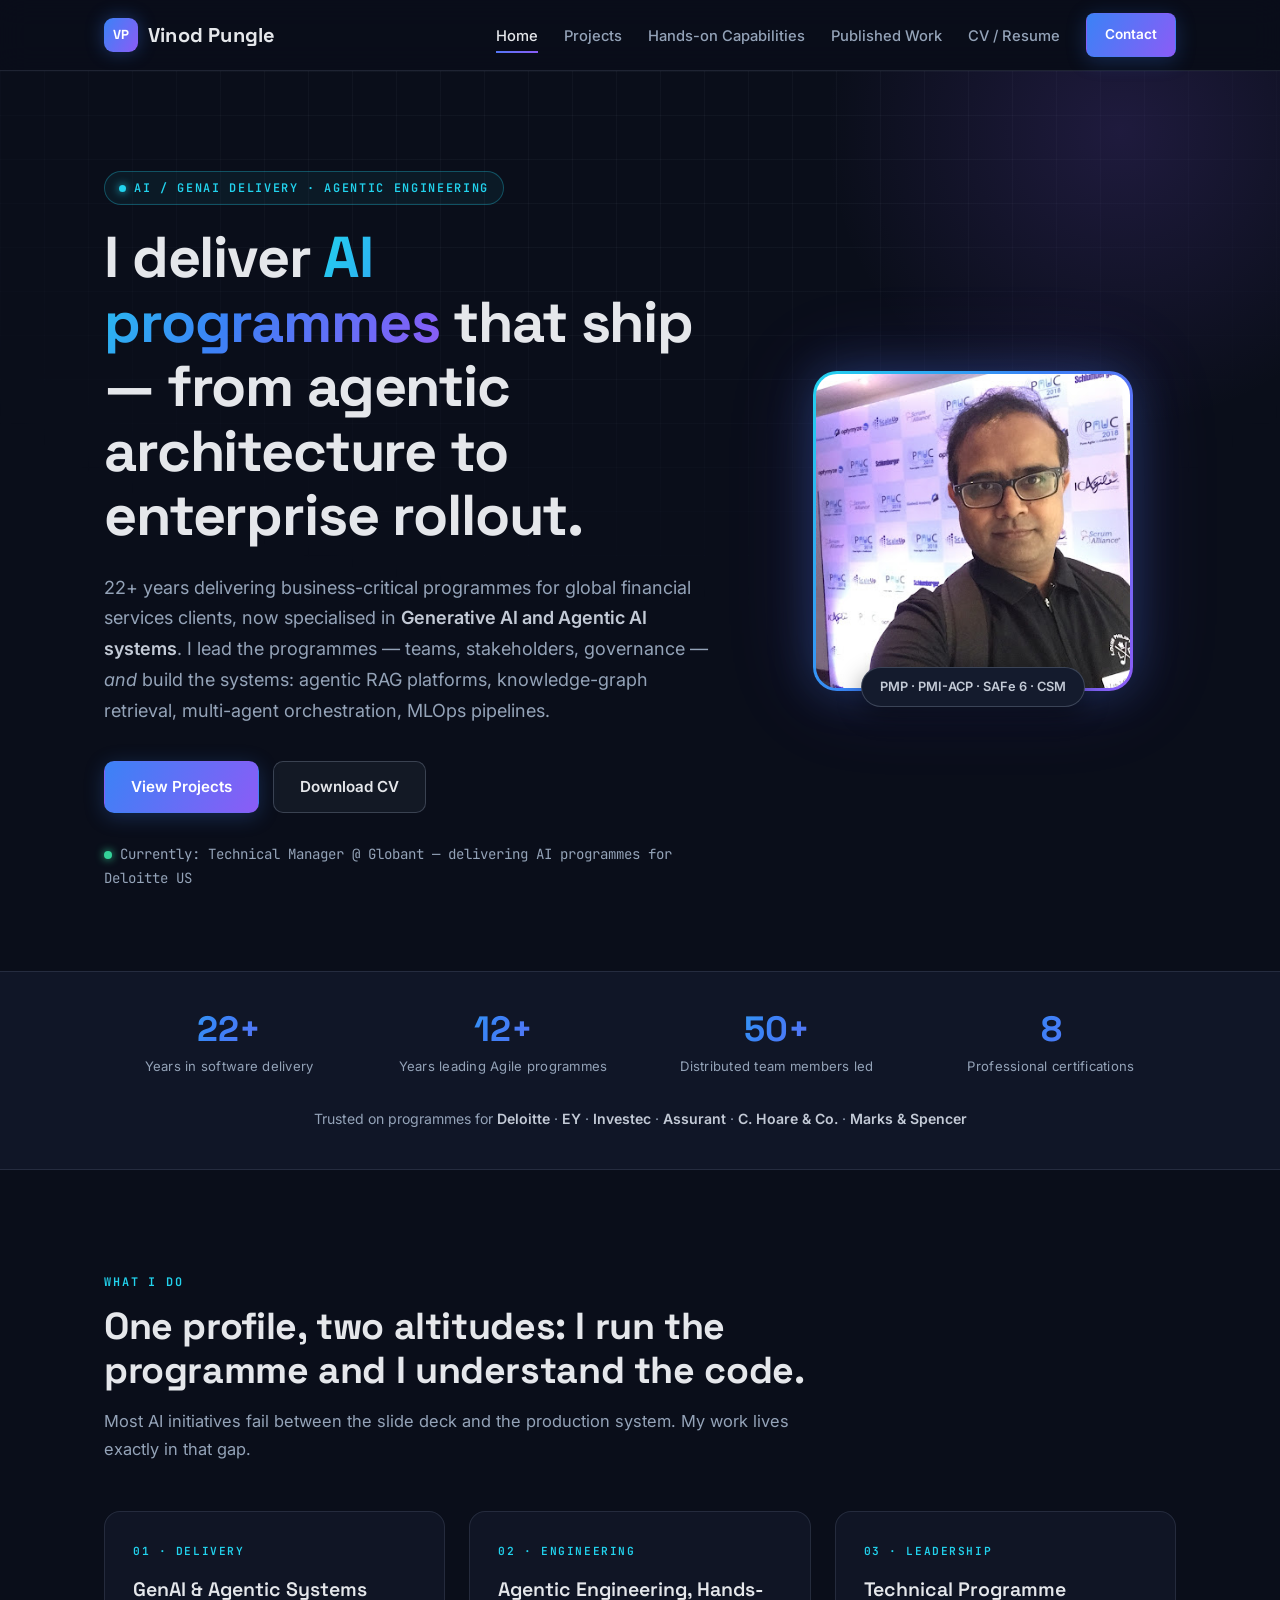
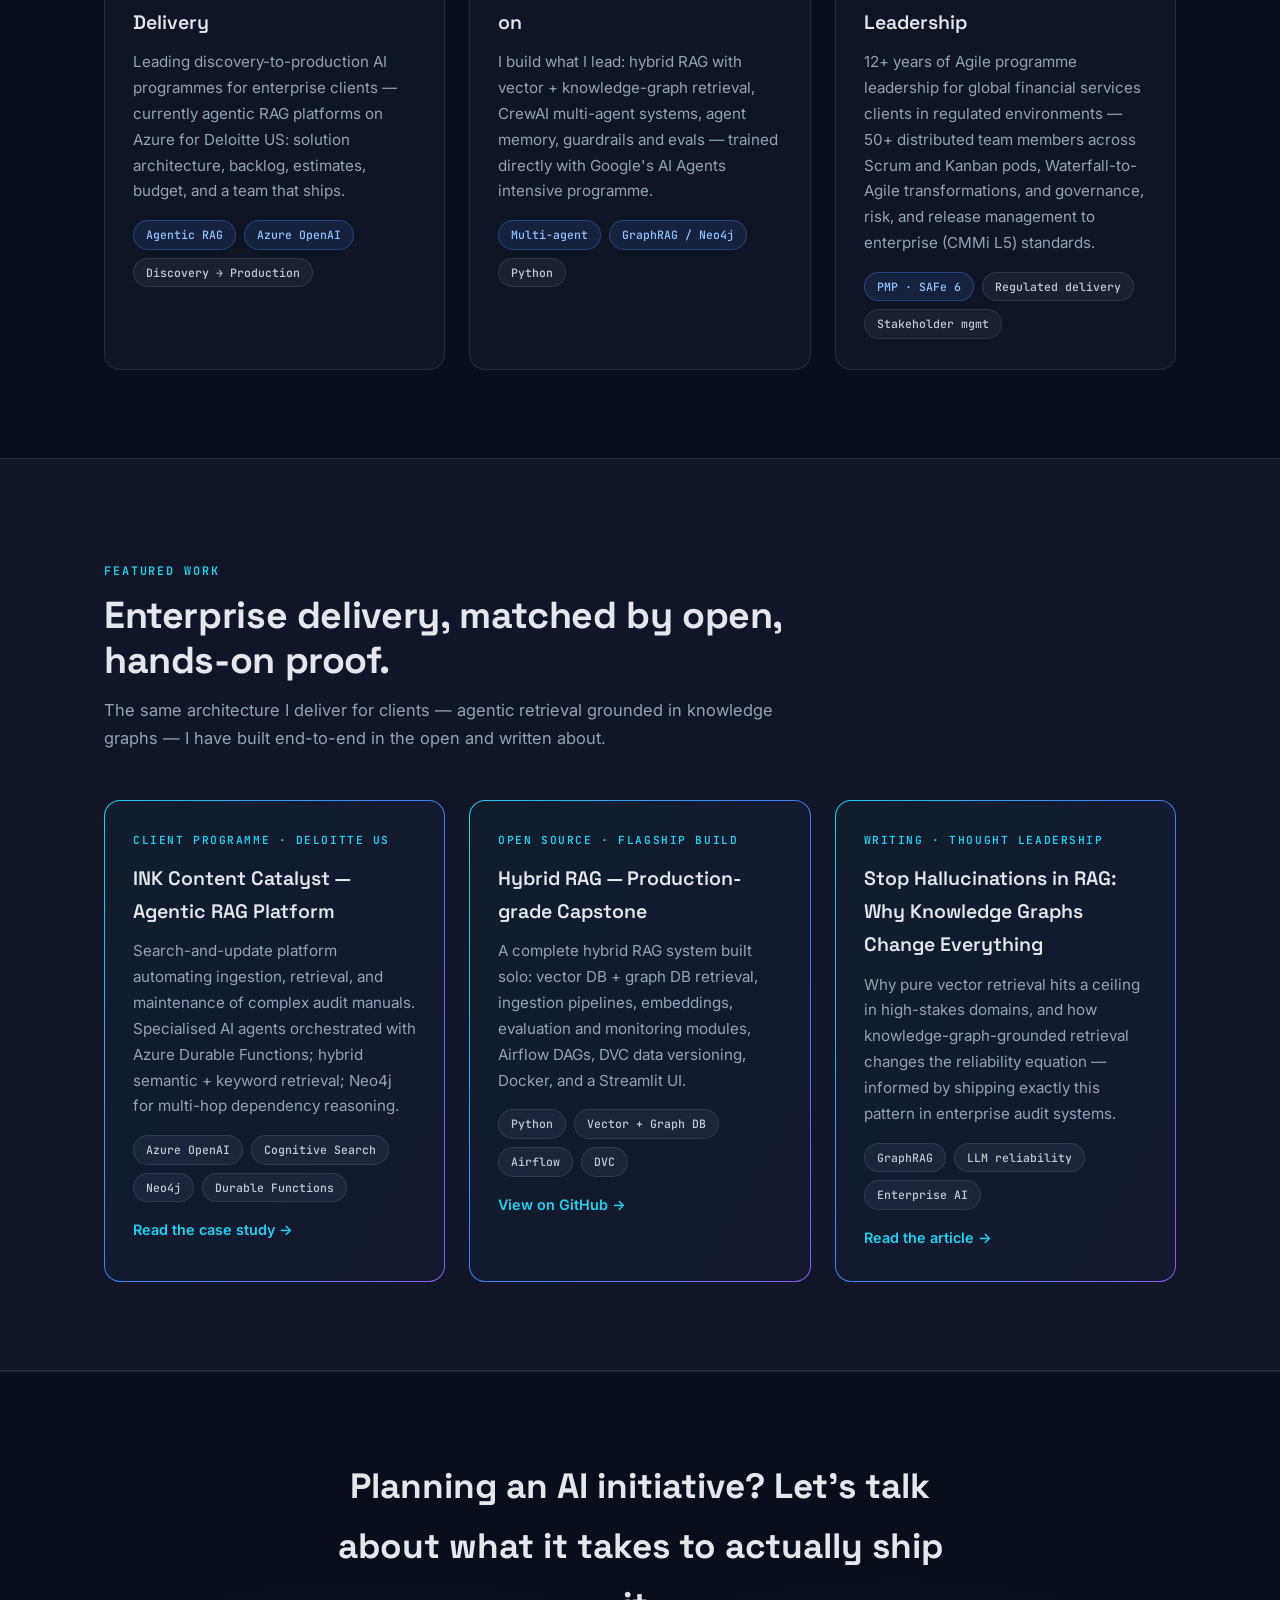
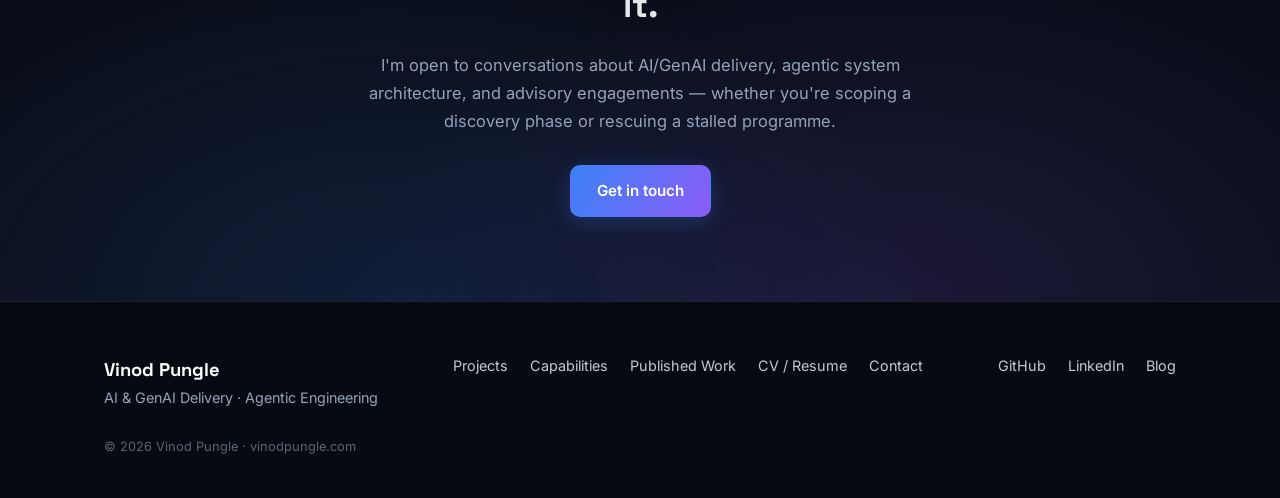
==== index.html @ 3cb1c37f "Redesigned portfolio site: AI/GenAI delivery + agentic engineering positioning Six-page static site " ====
<!DOCTYPE html>
<html lang="en">
<head>
  <meta charset="UTF-8" />
  <meta name="viewport" content="width=device-width, initial-scale=1.0" />
  <title>Vinod Pungle — AI &amp; GenAI Delivery Leader · Agentic Engineering</title>
  <meta name="description" content="Vinod Pungle — AI & GenAI delivery leader and agentic engineering specialist. 22+ years delivering enterprise software; now shipping agentic RAG platforms for global clients." />
  <meta property="og:title" content="Vinod Pungle — AI & GenAI Delivery Leader" />
  <meta property="og:description" content="Delivering AI programmes that ship — from agentic architecture to enterprise rollout." />
  <meta property="og:type" content="website" />
  <link rel="icon" type="image/svg+xml" href="assets/favicon.svg" />
  <link rel="preconnect" href="https://fonts.googleapis.com" />
  <link rel="preconnect" href="https://fonts.gstatic.com" crossorigin />
  <link href="https://fonts.googleapis.com/css2?family=Space+Grotesk:wght@500;600;700&family=Inter:wght@400;500;600&family=JetBrains+Mono:wght@400;500;600&display=swap" rel="stylesheet" />
  <link rel="stylesheet" href="css/style.css" />
</head>
<body>

<header class="site-header">
  <div class="container">
    <a class="brand" href="index.html"><span class="brand-mark">VP</span> Vinod Pungle</a>
    <button class="nav-toggle" aria-label="Toggle navigation" aria-expanded="false">☰</button>
    <nav class="site-nav">
      <ul>
        <li><a href="index.html">Home</a></li>
        <li><a href="projects.html">Projects</a></li>
        <li><a href="capabilities.html">Hands-on Capabilities</a></li>
        <li><a href="writing.html">Published Work</a></li>
        <li><a href="resume.html">CV / Resume</a></li>
        <li><a class="btn btn-primary btn-sm" href="contact.html">Contact</a></li>
      </ul>
    </nav>
  </div>
</header>

<main>

  <!-- Hero -->
  <section class="hero">
    <div class="container">
      <div class="hero-grid">
        <div>
          <span class="eyebrow">AI / GenAI Delivery · Agentic Engineering</span>
          <h1>I deliver <span class="grad-text">AI programmes</span> that ship — from agentic architecture to enterprise rollout.</h1>
          <p class="lede">
            22+ years delivering business-critical programmes for global financial services clients, now specialised in
            <strong>Generative AI and Agentic AI systems</strong>. I lead the programmes — teams, stakeholders, governance —
            <em>and</em> build the systems: agentic RAG platforms, knowledge-graph retrieval, multi-agent orchestration, MLOps pipelines.
          </p>
          <div class="hero-actions">
            <a class="btn btn-primary" href="projects.html">View Projects</a>
            <a class="btn btn-secondary" href="assets/Vinod_Pungle_Resume.pdf" download>Download CV</a>
          </div>
          <p class="hero-status"><span class="dot"></span>Currently: Technical Manager @ Globant — delivering AI programmes for Deloitte&nbsp;US</p>
        </div>
        <div class="hero-portrait reveal">
          <div class="frame">
            <img src="assets/img/vinod.jpg" alt="Vinod Pungle" />
          </div>
          <span class="badge">PMP · PMI-ACP · SAFe 6 · CSM</span>
        </div>
      </div>
    </div>
  </section>

  <!-- Credibility bar -->
  <section class="cred-bar">
    <div class="container">
      <div class="cred-grid">
        <div><div class="num">22+</div><div class="lbl">Years in software delivery</div></div>
        <div><div class="num">12+</div><div class="lbl">Years leading Agile programmes</div></div>
        <div><div class="num">50+</div><div class="lbl">Distributed team members led</div></div>
        <div><div class="num">8</div><div class="lbl">Professional certifications</div></div>
      </div>
      <p class="client-strip">Trusted on programmes for
        <strong>Deloitte</strong> · <strong>EY</strong> · <strong>Investec</strong> ·
        <strong>Assurant</strong> · <strong>C.&nbsp;Hoare&nbsp;&amp;&nbsp;Co.</strong> · <strong>Marks&nbsp;&amp;&nbsp;Spencer</strong>
      </p>
    </div>
  </section>

  <!-- What I do -->
  <section class="section">
    <div class="container">
      <div class="section-head reveal">
        <p class="kicker">What I do</p>
        <h2>One profile, two altitudes: I run the programme and I understand the code.</h2>
        <p>Most AI initiatives fail between the slide deck and the production system. My work lives exactly in that gap.</p>
      </div>
      <div class="grid-3">
        <div class="card reveal">
          <p class="kicker">01 · Delivery</p>
          <h3>GenAI &amp; Agentic Systems Delivery</h3>
          <p>Leading discovery-to-production AI programmes for enterprise clients — currently agentic RAG platforms on Azure for Deloitte US: solution architecture, backlog, estimates, budget, and a team that ships.</p>
          <div class="chips">
            <span class="chip accent">Agentic RAG</span><span class="chip accent">Azure OpenAI</span><span class="chip">Discovery → Production</span>
          </div>
        </div>
        <div class="card reveal">
          <p class="kicker">02 · Engineering</p>
          <h3>Agentic Engineering, Hands-on</h3>
          <p>I build what I lead: hybrid RAG with vector + knowledge-graph retrieval, CrewAI multi-agent systems, agent memory, guardrails and evals — trained directly with Google's AI Agents intensive programme.</p>
          <div class="chips">
            <span class="chip accent">Multi-agent</span><span class="chip accent">GraphRAG / Neo4j</span><span class="chip">Python</span>
          </div>
        </div>
        <div class="card reveal">
          <p class="kicker">03 · Leadership</p>
          <h3>Technical Programme Leadership</h3>
          <p>12+ years of Agile programme leadership for global financial services clients in regulated environments — 50+ distributed team members across Scrum and Kanban pods, Waterfall-to-Agile transformations, and governance, risk, and release management to enterprise (CMMi L5) standards.</p>
          <div class="chips">
            <span class="chip accent">PMP · SAFe 6</span><span class="chip">Regulated delivery</span><span class="chip">Stakeholder mgmt</span>
          </div>
        </div>
      </div>
    </div>
  </section>

  <!-- Featured work -->
  <section class="section alt">
    <div class="container">
      <div class="section-head reveal">
        <p class="kicker">Featured work</p>
        <h2>Enterprise delivery, matched by open, hands-on proof.</h2>
        <p>The same architecture I deliver for clients — agentic retrieval grounded in knowledge graphs — I have built end-to-end in the open and written about.</p>
      </div>
      <div class="grid-3">
        <div class="card card-featured reveal">
          <p class="kicker">Client programme · Deloitte US</p>
          <h3>INK Content Catalyst — Agentic RAG Platform</h3>
          <p>Search-and-update platform automating ingestion, retrieval, and maintenance of complex audit manuals. Specialised AI agents orchestrated with Azure Durable Functions; hybrid semantic + keyword retrieval; Neo4j for multi-hop dependency reasoning.</p>
          <div class="chips">
            <span class="chip">Azure OpenAI</span><span class="chip">Cognitive Search</span><span class="chip">Neo4j</span><span class="chip">Durable Functions</span>
          </div>
          <a class="card-link" href="projects.html">Read the case study</a>
        </div>
        <div class="card card-featured reveal">
          <p class="kicker">Open source · Flagship build</p>
          <h3>Hybrid RAG — Production-grade Capstone</h3>
          <p>A complete hybrid RAG system built solo: vector DB + graph DB retrieval, ingestion pipelines, embeddings, evaluation and monitoring modules, Airflow DAGs, DVC data versioning, Docker, and a Streamlit UI.</p>
          <div class="chips">
            <span class="chip">Python</span><span class="chip">Vector + Graph DB</span><span class="chip">Airflow</span><span class="chip">DVC</span>
          </div>
          <a class="card-link" href="https://github.com/VinodPungle/hybrid-rag-capstone" target="_blank" rel="noopener">View on GitHub</a>
        </div>
        <div class="card card-featured reveal">
          <p class="kicker">Writing · Thought leadership</p>
          <h3>Stop Hallucinations in RAG: Why Knowledge Graphs Change Everything</h3>
          <p>Why pure vector retrieval hits a ceiling in high-stakes domains, and how knowledge-graph-grounded retrieval changes the reliability equation — informed by shipping exactly this pattern in enterprise audit systems.</p>
          <div class="chips">
            <span class="chip">GraphRAG</span><span class="chip">LLM reliability</span><span class="chip">Enterprise AI</span>
          </div>
          <a class="card-link" href="https://vinood.hashnode.dev/stop-hallucinations-in-rag-why-knowledge-graphs-change-everything" target="_blank" rel="noopener">Read the article</a>
        </div>
      </div>
    </div>
  </section>

  <!-- CTA -->
  <section class="cta-band">
    <div class="container">
      <h2>Planning an AI initiative? Let's talk about what it takes to actually ship it.</h2>
      <p>I'm open to conversations about AI/GenAI delivery, agentic system architecture, and advisory engagements — whether you're scoping a discovery phase or rescuing a stalled programme.</p>
      <a class="btn btn-primary" href="contact.html">Get in touch</a>
    </div>
  </section>

</main>

<footer class="site-footer">
  <div class="container">
    <div class="footer-grid">
      <div>
        <div class="foot-brand">Vinod Pungle</div>
        <p>AI &amp; GenAI Delivery · Agentic Engineering</p>
      </div>
      <div class="foot-links">
        <a href="projects.html">Projects</a>
        <a href="capabilities.html">Capabilities</a>
        <a href="writing.html">Published Work</a>
        <a href="resume.html">CV / Resume</a>
        <a href="contact.html">Contact</a>
      </div>
      <div class="foot-links">
        <a href="https://github.com/VinodPungle" target="_blank" rel="noopener">GitHub</a>
        <a href="https://www.linkedin.com/in/vinodpungle" target="_blank" rel="noopener">LinkedIn</a>
        <a href="https://vinood.hashnode.dev" target="_blank" rel="noopener">Blog</a>
      </div>
    </div>
    <p class="foot-note">© 2026 Vinod Pungle · vinodpungle.com</p>
  </div>
</footer>

<script src="js/main.js"></script>
</body>
</html>
---- css/style.css ----
/* ============================================================
   Vinod Pungle — Personal Site
   Design system: dark modern tech
   Near-black base · electric blue → violet gradients ·
   glass cards · glowing accents · recruiter-scannable hierarchy
   ============================================================ */

:root {
  --bg: #0a0e1a;
  --bg-elev: #101627;
  --bg-elev-2: #141b2d;
  --ink: #e5e7eb;
  --ink-soft: #c3cad6;
  --muted: #94a3b8;
  --blue: #3b82f6;
  --violet: #8b5cf6;
  --cyan: #22d3ee;
  --accent-grad: linear-gradient(120deg, var(--blue), var(--violet));
  --accent-grad-wide: linear-gradient(120deg, #22d3ee, #3b82f6 45%, #8b5cf6);
  --border: rgba(148, 163, 184, 0.16);
  --border-strong: rgba(148, 163, 184, 0.3);
  --glow-blue: rgba(59, 130, 246, 0.35);
  --glow-violet: rgba(139, 92, 246, 0.3);
  --radius: 16px;
  --font-display: "Space Grotesk", "Segoe UI", sans-serif;
  --font-body: "Inter", -apple-system, "Segoe UI", sans-serif;
  --font-mono: "JetBrains Mono", "Cascadia Code", Consolas, monospace;
}

* { margin: 0; padding: 0; box-sizing: border-box; }

html { scroll-behavior: smooth; }

body {
  font-family: var(--font-body);
  background: var(--bg);
  color: var(--ink);
  line-height: 1.7;
  font-size: 16.5px;
  -webkit-font-smoothing: antialiased;
}

img { max-width: 100%; display: block; }

a { color: var(--cyan); text-decoration: none; }
a:hover { text-decoration: underline; }

::selection { background: rgba(139, 92, 246, 0.45); color: #fff; }

.container { max-width: 1120px; margin: 0 auto; padding: 0 24px; }

/* ---------- Gradient text helper ---------- */

.grad-text {
  background: var(--accent-grad-wide);
  -webkit-background-clip: text;
  background-clip: text;
  color: transparent;
}

/* ---------- Header ---------- */

.site-header {
  position: sticky;
  top: 0;
  z-index: 50;
  background: rgba(10, 14, 26, 0.78);
  backdrop-filter: blur(14px);
  -webkit-backdrop-filter: blur(14px);
  border-bottom: 1px solid var(--border);
}

.site-header .container {
  display: flex;
  align-items: center;
  justify-content: space-between;
  height: 70px;
}

.brand {
  font-family: var(--font-display);
  font-size: 1.25rem;
  font-weight: 700;
  color: var(--ink);
  letter-spacing: 0.01em;
  display: flex;
  align-items: center;
  gap: 10px;
}
.brand:hover { text-decoration: none; }

.brand-mark {
  width: 34px;
  height: 34px;
  border-radius: 9px;
  background: var(--accent-grad);
  display: grid;
  place-items: center;
  font-size: 0.82rem;
  font-weight: 700;
  color: #fff;
  letter-spacing: 0;
  box-shadow: 0 0 18px var(--glow-blue);
}

.nav-toggle {
  display: none;
  background: none;
  border: 1px solid var(--border-strong);
  border-radius: 8px;
  padding: 8px 12px;
  cursor: pointer;
  font-size: 1rem;
  color: var(--ink);
}

.site-nav { display: flex; align-items: center; gap: 28px; }

.site-nav ul {
  display: flex;
  gap: 26px;
  list-style: none;
  align-items: center;
}

.site-nav a:not(.btn) {
  color: var(--muted);
  font-size: 0.92rem;
  font-weight: 500;
  padding: 6px 0;
  border-bottom: 2px solid transparent;
}
.site-nav a:not(.btn):hover { color: var(--ink); text-decoration: none; }
.site-nav a.active {
  color: var(--ink);
  border-image: var(--accent-grad) 1;
  border-bottom: 2px solid;
}

/* ---------- Buttons ---------- */

.btn {
  display: inline-block;
  padding: 12px 26px;
  border-radius: 10px;
  font-size: 0.95rem;
  font-weight: 600;
  border: 1px solid transparent;
  transition: transform 0.15s ease, box-shadow 0.15s ease, border-color 0.15s ease;
  cursor: pointer;
}
.btn:hover { text-decoration: none; transform: translateY(-1px); }

.btn-primary {
  background: var(--accent-grad);
  color: #fff;
  box-shadow: 0 4px 20px rgba(59, 130, 246, 0.25);
}
.btn-primary:hover { box-shadow: 0 6px 28px var(--glow-blue); }

.btn-secondary {
  background: rgba(148, 163, 184, 0.07);
  color: var(--ink);
  border-color: var(--border-strong);
}
.btn-secondary:hover { border-color: var(--blue); box-shadow: 0 0 16px rgba(59, 130, 246, 0.18); }

.btn-sm { padding: 9px 18px; font-size: 0.85rem; border-radius: 8px; }

/* ---------- Hero (home) ---------- */

.hero {
  position: relative;
  padding: 100px 0 80px;
  overflow: hidden;
}

/* subtle grid texture + radial glows, pure CSS */
.hero::before {
  content: "";
  position: absolute;
  inset: 0;
  background-image:
    linear-gradient(rgba(148, 163, 184, 0.05) 1px, transparent 1px),
    linear-gradient(90deg, rgba(148, 163, 184, 0.05) 1px, transparent 1px);
  background-size: 44px 44px;
  mask-image: radial-gradient(ellipse 90% 80% at 50% 0%, #000 30%, transparent 75%);
  -webkit-mask-image: radial-gradient(ellipse 90% 80% at 50% 0%, #000 30%, transparent 75%);
  pointer-events: none;
}
.hero::after {
  content: "";
  position: absolute;
  width: 640px;
  height: 640px;
  top: -260px;
  right: -160px;
  background: radial-gradient(circle, rgba(139, 92, 246, 0.16), transparent 65%);
  pointer-events: none;
}

.hero .container { position: relative; z-index: 1; }

.hero-grid {
  display: grid;
  grid-template-columns: 1.5fr 1fr;
  gap: 56px;
  align-items: center;
}

.eyebrow {
  display: inline-flex;
  align-items: center;
  gap: 8px;
  font-family: var(--font-mono);
  font-size: 0.74rem;
  font-weight: 600;
  letter-spacing: 0.14em;
  text-transform: uppercase;
  color: var(--cyan);
  margin-bottom: 20px;
  padding: 6px 14px;
  border: 1px solid rgba(34, 211, 238, 0.3);
  border-radius: 999px;
  background: rgba(34, 211, 238, 0.06);
}

.eyebrow::before {
  content: "";
  width: 7px;
  height: 7px;
  border-radius: 50%;
  background: var(--cyan);
  box-shadow: 0 0 8px var(--cyan);
}

.hero h1 {
  font-family: var(--font-display);
  font-weight: 700;
  font-size: clamp(2.3rem, 5.2vw, 3.6rem);
  line-height: 1.12;
  letter-spacing: -0.02em;
}

.hero .lede {
  margin-top: 24px;
  font-size: 1.13rem;
  color: var(--muted);
  max-width: 60ch;
}

.hero .lede strong { color: var(--ink-soft); font-weight: 600; }

.hero-actions { margin-top: 36px; display: flex; gap: 14px; flex-wrap: wrap; }

.hero-status {
  margin-top: 30px;
  font-size: 0.88rem;
  color: var(--muted);
  font-family: var(--font-mono);
}
.hero-status .dot {
  display: inline-block;
  width: 8px;
  height: 8px;
  border-radius: 50%;
  background: #34d399;
  box-shadow: 0 0 8px #34d399;
  margin-right: 8px;
}

/* Portrait */

.hero-portrait { position: relative; justify-self: center; }

.hero-portrait .frame {
  width: min(320px, 70vw);
  aspect-ratio: 1;
  border-radius: 24px;
  padding: 3px;
  background: var(--accent-grad-wide);
  box-shadow: 0 0 44px rgba(59, 130, 246, 0.28), 0 0 90px rgba(139, 92, 246, 0.16);
}

.hero-portrait img {
  width: 100%;
  height: 100%;
  object-fit: cover;
  object-position: 65% 20%;
  border-radius: 21px;
}

.hero-portrait .badge {
  position: absolute;
  bottom: -16px;
  left: 50%;
  transform: translateX(-50%);
  white-space: nowrap;
  background: var(--bg-elev-2);
  border: 1px solid var(--border-strong);
  border-radius: 999px;
  padding: 8px 18px;
  font-size: 0.8rem;
  font-weight: 600;
  color: var(--ink-soft);
  box-shadow: 0 8px 24px rgba(0, 0, 0, 0.45);
}

/* ---------- Credibility bar ---------- */

.cred-bar {
  border-top: 1px solid var(--border);
  border-bottom: 1px solid var(--border);
  background: var(--bg-elev);
  padding: 38px 0;
}

.cred-grid {
  display: grid;
  grid-template-columns: repeat(4, 1fr);
  gap: 24px;
  text-align: center;
}

.cred-grid .num {
  font-family: var(--font-display);
  font-size: 2.2rem;
  font-weight: 700;
  line-height: 1.1;
  background: var(--accent-grad-wide);
  -webkit-background-clip: text;
  background-clip: text;
  color: transparent;
}

.cred-grid .lbl {
  font-size: 0.82rem;
  color: var(--muted);
  margin-top: 6px;
  letter-spacing: 0.02em;
}

.client-strip {
  margin-top: 30px;
  text-align: center;
  font-size: 0.88rem;
  color: var(--muted);
}
.client-strip strong { color: var(--ink-soft); font-weight: 600; }

/* ---------- Sections ---------- */

.section { padding: 88px 0; }
.section.alt {
  background: var(--bg-elev);
  border-top: 1px solid var(--border);
  border-bottom: 1px solid var(--border);
}

.section-head { max-width: 720px; margin-bottom: 48px; }

.section-head .kicker {
  font-family: var(--font-mono);
  font-size: 0.74rem;
  font-weight: 600;
  letter-spacing: 0.16em;
  text-transform: uppercase;
  color: var(--cyan);
  margin-bottom: 12px;
}

.section-head h2 {
  font-family: var(--font-display);
  font-weight: 700;
  font-size: clamp(1.7rem, 3.4vw, 2.35rem);
  line-height: 1.18;
  letter-spacing: -0.01em;
}

.section-head p { margin-top: 14px; color: var(--muted); }

/* ---------- Cards & grids ---------- */

.grid-3 { display: grid; grid-template-columns: repeat(3, 1fr); gap: 24px; }
.grid-2 { display: grid; grid-template-columns: repeat(2, 1fr); gap: 24px; }

.card {
  position: relative;
  background: rgba(20, 27, 45, 0.66);
  backdrop-filter: blur(8px);
  border: 1px solid var(--border);
  border-radius: var(--radius);
  padding: 30px 28px;
  transition: border-color 0.2s ease, box-shadow 0.2s ease, transform 0.2s ease;
}
.card:hover {
  border-color: rgba(59, 130, 246, 0.5);
  box-shadow: 0 0 0 1px rgba(59, 130, 246, 0.25), 0 14px 44px rgba(0, 0, 0, 0.4);
  transform: translateY(-3px);
}

.card h3 {
  font-family: var(--font-display);
  font-weight: 600;
  font-size: 1.22rem;
  margin-bottom: 10px;
  color: var(--ink);
}

.card p { color: var(--muted); font-size: 0.95rem; }

.card .kicker {
  font-family: var(--font-mono);
  font-size: 0.7rem;
  font-weight: 600;
  letter-spacing: 0.14em;
  text-transform: uppercase;
  color: var(--cyan);
  margin-bottom: 12px;
}

.card-link { display: inline-block; margin-top: 16px; font-weight: 600; font-size: 0.9rem; }
.card-link::after { content: " \2192"; }

/* Featured card with gradient border */

.card-featured {
  border: 1px solid transparent;
  background:
    linear-gradient(rgba(16, 22, 39, 0.96), rgba(16, 22, 39, 0.96)) padding-box,
    var(--accent-grad-wide) border-box;
}
.card-featured:hover {
  box-shadow: 0 0 34px rgba(59, 130, 246, 0.22), 0 14px 44px rgba(0, 0, 0, 0.4);
}

/* ---------- Chips / tags ---------- */

.chips { display: flex; flex-wrap: wrap; gap: 8px; margin-top: 16px; }

.chip {
  font-family: var(--font-mono);
  font-size: 0.72rem;
  font-weight: 500;
  color: var(--ink-soft);
  background: rgba(148, 163, 184, 0.08);
  border: 1px solid var(--border);
  border-radius: 999px;
  padding: 4px 12px;
  white-space: nowrap;
}

.chip.accent {
  background: rgba(59, 130, 246, 0.12);
  color: #93c5fd;
  border-color: rgba(59, 130, 246, 0.35);
}

/* ---------- Timeline (Resume page) ---------- */

.timeline { position: relative; margin-top: 12px; }
.timeline::before {
  content: "";
  position: absolute;
  left: 7px;
  top: 6px;
  bottom: 6px;
  width: 2px;
  background: linear-gradient(180deg, var(--cyan), var(--blue) 40%, var(--violet));
  opacity: 0.5;
}

.t-item { position: relative; padding: 0 0 52px 44px; }
.t-item:last-child { padding-bottom: 0; }
.t-item::before {
  content: "";
  position: absolute;
  left: 0;
  top: 7px;
  width: 16px;
  height: 16px;
  border-radius: 50%;
  background: var(--bg);
  border: 3px solid var(--blue);
  box-shadow: 0 0 12px var(--glow-blue);
}

.t-item .t-period {
  font-family: var(--font-mono);
  font-size: 0.76rem;
  font-weight: 600;
  letter-spacing: 0.08em;
  text-transform: uppercase;
  color: var(--cyan);
}

.t-item h3 {
  font-family: var(--font-display);
  font-weight: 600;
  font-size: 1.3rem;
  margin-top: 6px;
}

.t-item .t-org { color: var(--ink-soft); font-weight: 500; font-size: 0.95rem; margin-top: 2px; }

.t-item p { color: var(--muted); font-size: 0.95rem; margin-top: 10px; max-width: 72ch; }

.t-item ul { margin: 12px 0 0 18px; color: var(--muted); font-size: 0.95rem; }
.t-item li { margin-bottom: 7px; max-width: 70ch; }

/* ---------- Case study cards (Projects page) ---------- */

.case {
  background: rgba(20, 27, 45, 0.66);
  border: 1px solid var(--border);
  border-radius: var(--radius);
  padding: 38px 36px;
  margin-bottom: 28px;
  transition: border-color 0.2s ease, box-shadow 0.2s ease;
}
.case:hover {
  border-color: rgba(59, 130, 246, 0.5);
  box-shadow: 0 0 0 1px rgba(59, 130, 246, 0.2), 0 14px 44px rgba(0, 0, 0, 0.4);
}

.case-top { display: flex; justify-content: space-between; align-items: baseline; flex-wrap: wrap; gap: 8px; }

.case h3 { font-family: var(--font-display); font-weight: 600; font-size: 1.42rem; }

.case .case-meta { font-family: var(--font-mono); font-size: 0.8rem; color: var(--muted); }

.case .case-role {
  margin-top: 4px;
  font-size: 0.9rem;
  font-weight: 600;
  color: var(--cyan);
}

.case p.case-summary { margin-top: 14px; color: var(--ink-soft); font-size: 0.98rem; max-width: 80ch; }

.case ul { margin: 14px 0 0 18px; color: var(--muted); font-size: 0.95rem; }
.case li { margin-bottom: 7px; max-width: 78ch; }

/* ---------- Skill matrix ---------- */

.skill-group h3 {
  font-family: var(--font-display);
  font-weight: 600;
  font-size: 1.12rem;
  margin-bottom: 6px;
}
.skill-group > p { font-size: 0.9rem; color: var(--muted); }

/* ---------- Repo cards ---------- */

.repo-meta {
  display: flex;
  gap: 14px;
  margin-top: 14px;
  font-family: var(--font-mono);
  font-size: 0.76rem;
  color: var(--muted);
}

/* ---------- Stats inline ---------- */

.stat-inline { display: flex; gap: 40px; flex-wrap: wrap; margin-top: 28px; }
.stat-inline div .num {
  font-family: var(--font-display);
  font-size: 1.8rem;
  font-weight: 700;
  background: var(--accent-grad-wide);
  -webkit-background-clip: text;
  background-clip: text;
  color: transparent;
}
.stat-inline div .lbl { font-size: 0.8rem; color: var(--muted); }

/* ---------- CTA band ---------- */

.cta-band {
  position: relative;
  padding: 84px 0;
  text-align: center;
  overflow: hidden;
  border-top: 1px solid var(--border);
}
.cta-band::before {
  content: "";
  position: absolute;
  inset: 0;
  background:
    radial-gradient(ellipse 60% 90% at 30% 100%, rgba(59, 130, 246, 0.14), transparent 70%),
    radial-gradient(ellipse 60% 90% at 70% 100%, rgba(139, 92, 246, 0.14), transparent 70%);
  pointer-events: none;
}
.cta-band .container { position: relative; z-index: 1; }

.cta-band h2 {
  font-family: var(--font-display);
  font-weight: 700;
  font-size: clamp(1.6rem, 3.2vw, 2.2rem);
  max-width: 28ch;
  margin: 0 auto;
}

.cta-band p { color: var(--muted); max-width: 58ch; margin: 16px auto 0; }

.cta-band .btn-primary { margin-top: 30px; }

/* ---------- Contact ---------- */

.contact-list { list-style: none; margin-top: 8px; }
.contact-list li {
  display: flex;
  gap: 12px;
  padding: 16px 0;
  border-bottom: 1px solid var(--border);
  font-size: 1rem;
}
.contact-list li:last-child { border-bottom: none; }
.contact-list .k {
  min-width: 110px;
  font-weight: 600;
  color: var(--ink-soft);
  font-size: 0.9rem;
  padding-top: 2px;
}

/* ---------- Footer ---------- */

.site-footer {
  background: #070a13;
  border-top: 1px solid var(--border);
  color: var(--muted);
  padding: 52px 0 40px;
  font-size: 0.9rem;
}

.footer-grid { display: flex; justify-content: space-between; gap: 24px; flex-wrap: wrap; }

.site-footer a { color: var(--ink-soft); }
.site-footer a:hover { color: #fff; }
.site-footer .foot-brand { font-family: var(--font-display); font-size: 1.15rem; font-weight: 700; color: #fff; }
.site-footer .foot-links { display: flex; gap: 22px; flex-wrap: wrap; }
.site-footer .foot-note { margin-top: 26px; font-size: 0.8rem; color: #5b6472; }

/* ---------- Reveal animation ---------- */

.reveal { opacity: 0; transform: translateY(18px); transition: opacity 0.55s ease, transform 0.55s ease; }
.reveal.visible { opacity: 1; transform: none; }

@media (prefers-reduced-motion: reduce) {
  .reveal { opacity: 1; transform: none; transition: none; }
}

/* ---------- Page hero (inner pages) ---------- */

.page-hero {
  position: relative;
  padding: 76px 0 58px;
  border-bottom: 1px solid var(--border);
  overflow: hidden;
}
.page-hero::before {
  content: "";
  position: absolute;
  width: 560px;
  height: 560px;
  top: -300px;
  right: -140px;
  background: radial-gradient(circle, rgba(59, 130, 246, 0.13), transparent 65%);
  pointer-events: none;
}
.page-hero .container { position: relative; z-index: 1; }
.page-hero h1 {
  font-family: var(--font-display);
  font-weight: 700;
  font-size: clamp(2rem, 4.2vw, 2.9rem);
  line-height: 1.15;
  letter-spacing: -0.01em;
}
.page-hero p { margin-top: 16px; color: var(--muted); max-width: 66ch; font-size: 1.05rem; }
.page-hero .hero-actions { margin-top: 28px; }

/* ---------- Responsive ---------- */

@media (max-width: 900px) {
  .grid-3 { grid-template-columns: 1fr 1fr; }
  .cred-grid { grid-template-columns: repeat(2, 1fr); }
  .hero-grid { grid-template-columns: 1fr; gap: 48px; }
  .hero-portrait { order: -1; }
}

@media (max-width: 640px) {
  .grid-3, .grid-2 { grid-template-columns: 1fr; }
  .hero { padding: 64px 0 48px; }
  .section { padding: 60px 0; }
  .case { padding: 28px 22px; }

  .nav-toggle { display: block; }

  .site-nav {
    display: none;
    position: absolute;
    top: 70px;
    left: 0;
    right: 0;
    background: var(--bg-elev);
    border-bottom: 1px solid var(--border);
    padding: 12px 24px 20px;
  }
  .site-nav.open { display: block; }
  .site-nav ul { flex-direction: column; gap: 4px; align-items: flex-start; }
  .site-nav a:not(.btn) { display: block; padding: 10px 0; font-size: 1rem; }
  .site-nav .btn { margin-top: 10px; }
}
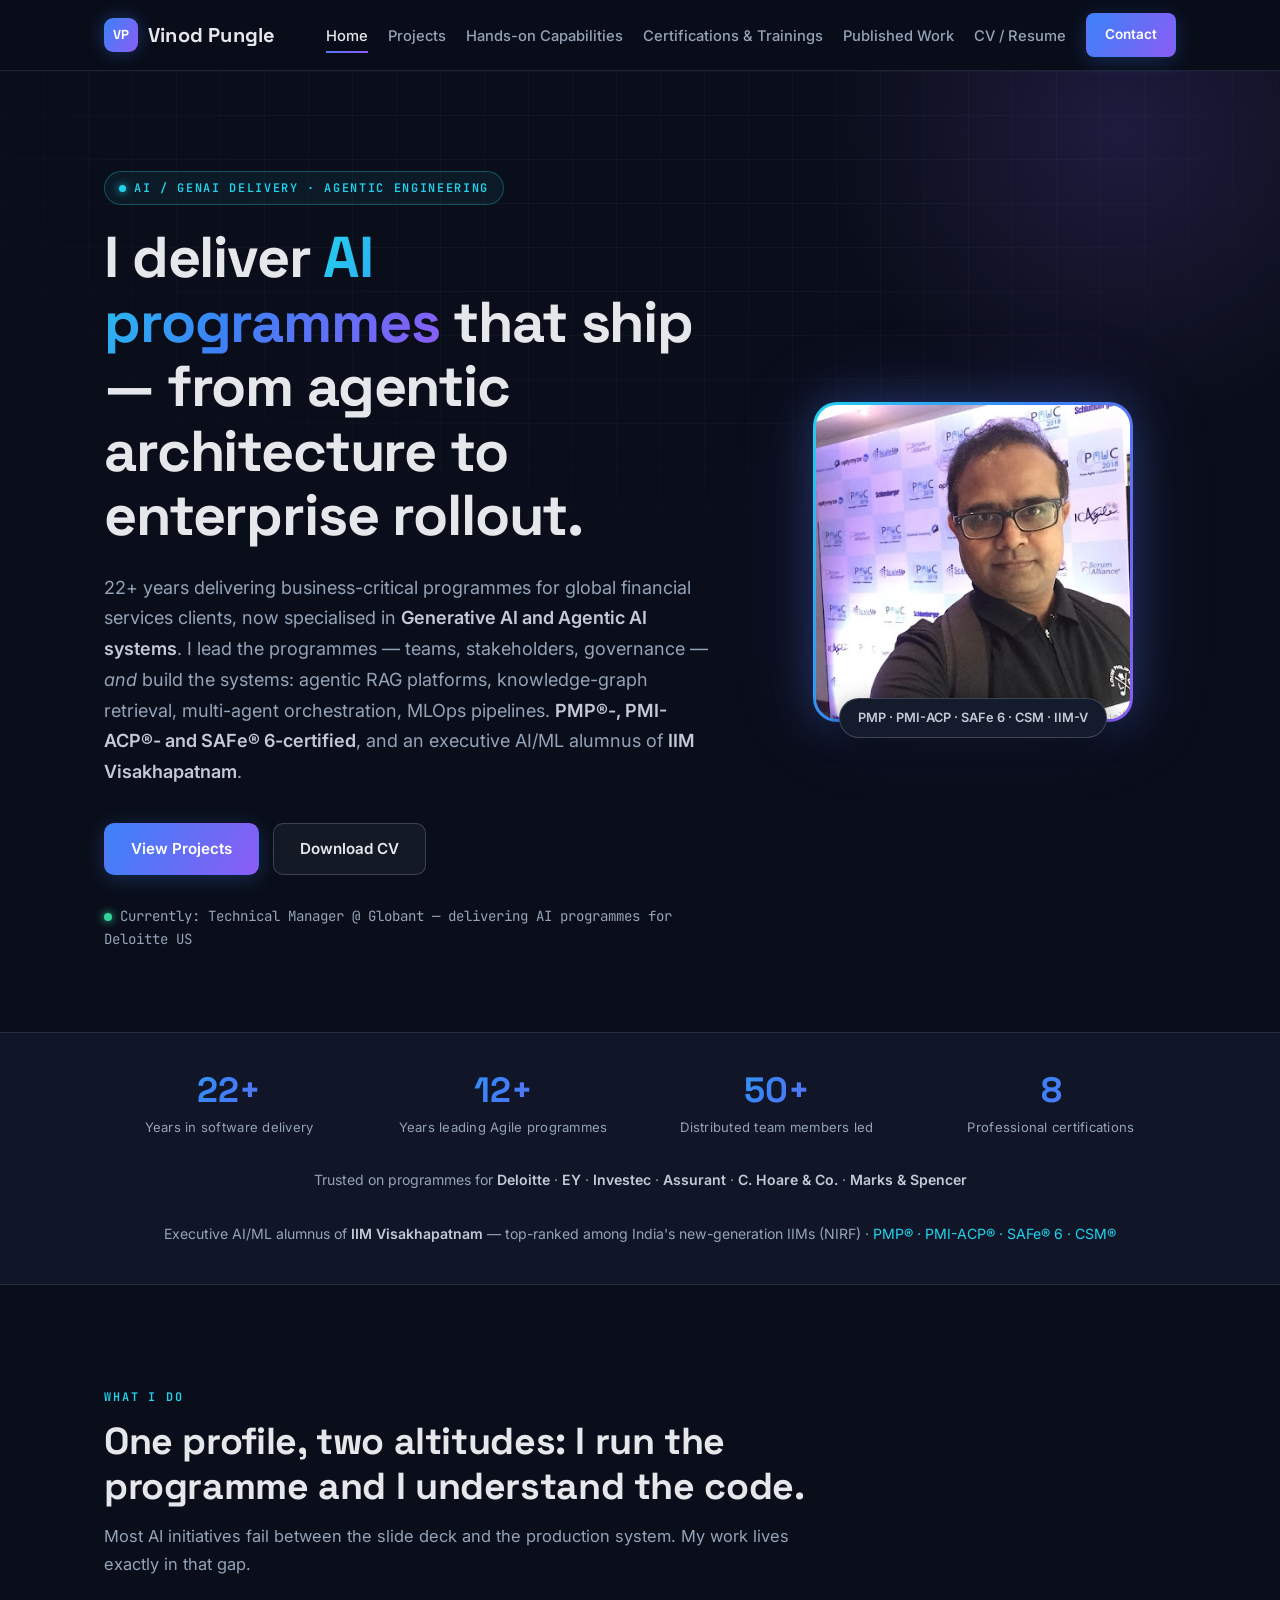
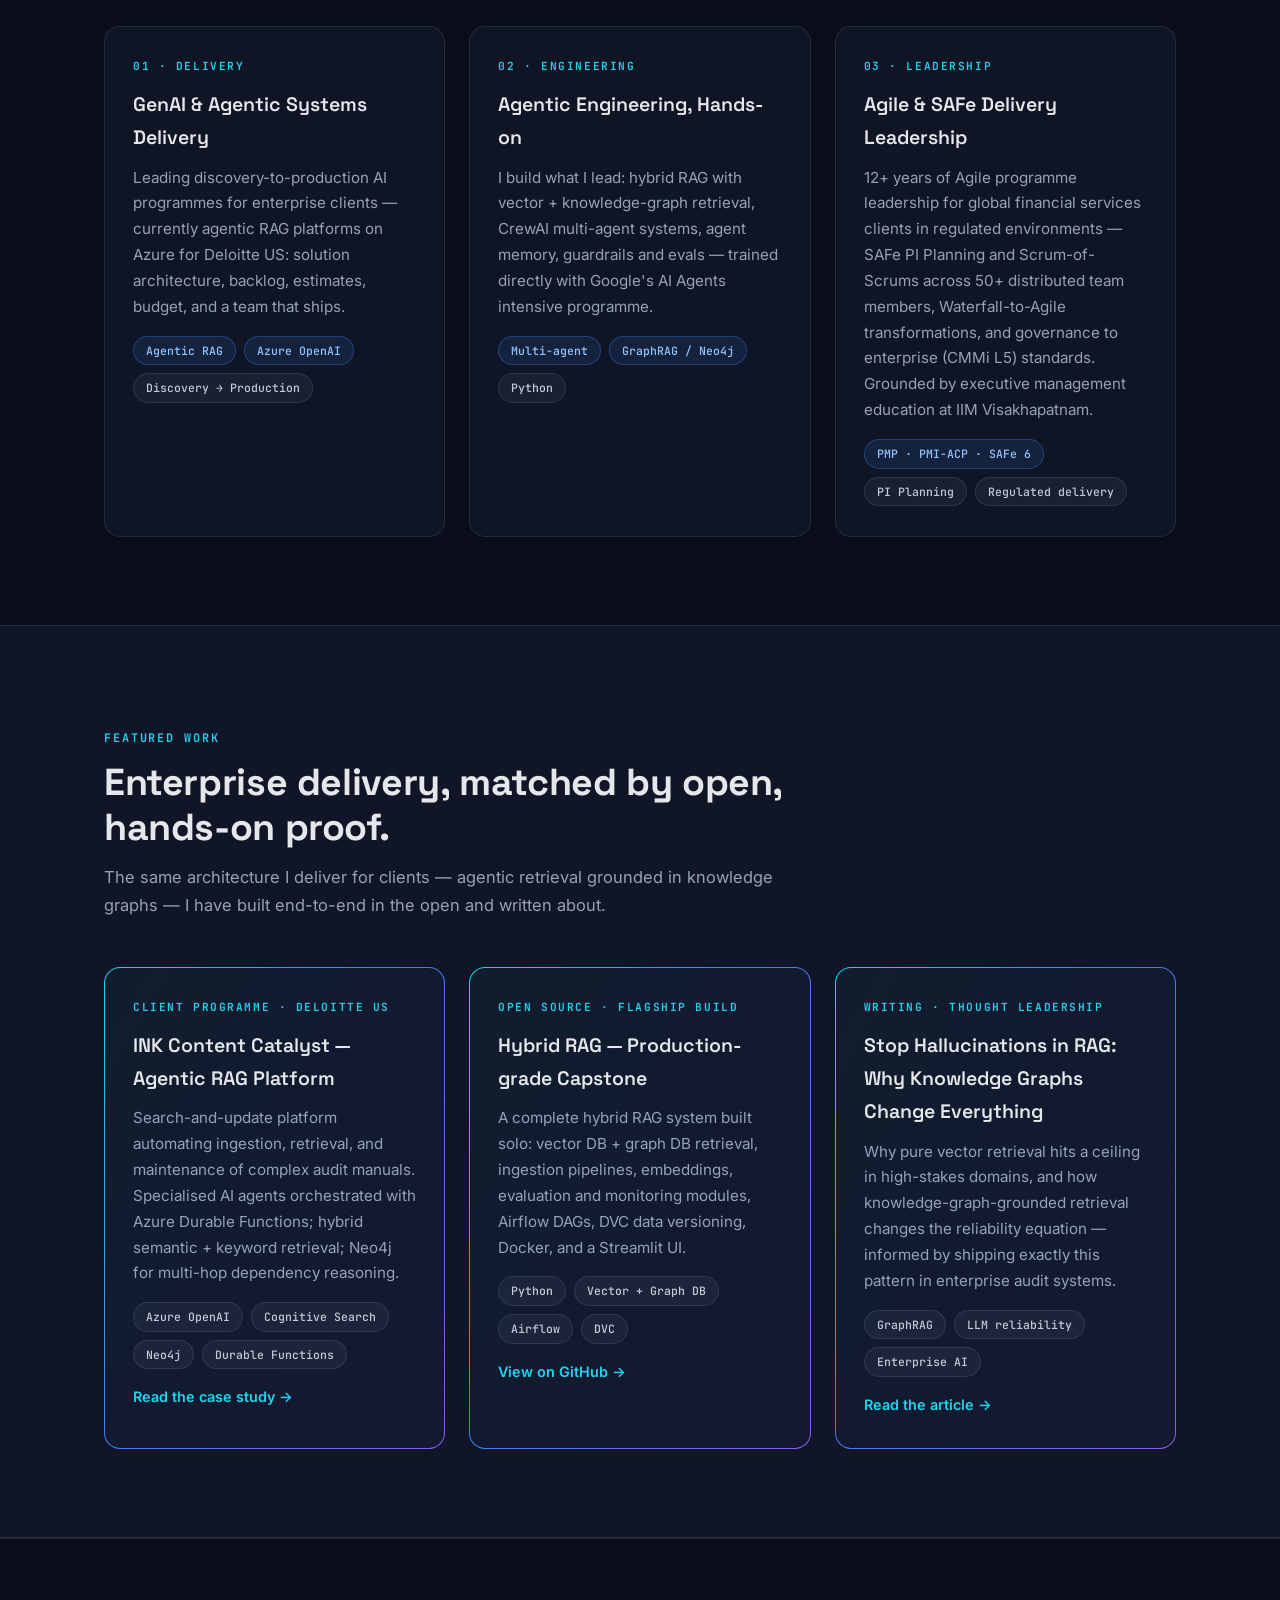
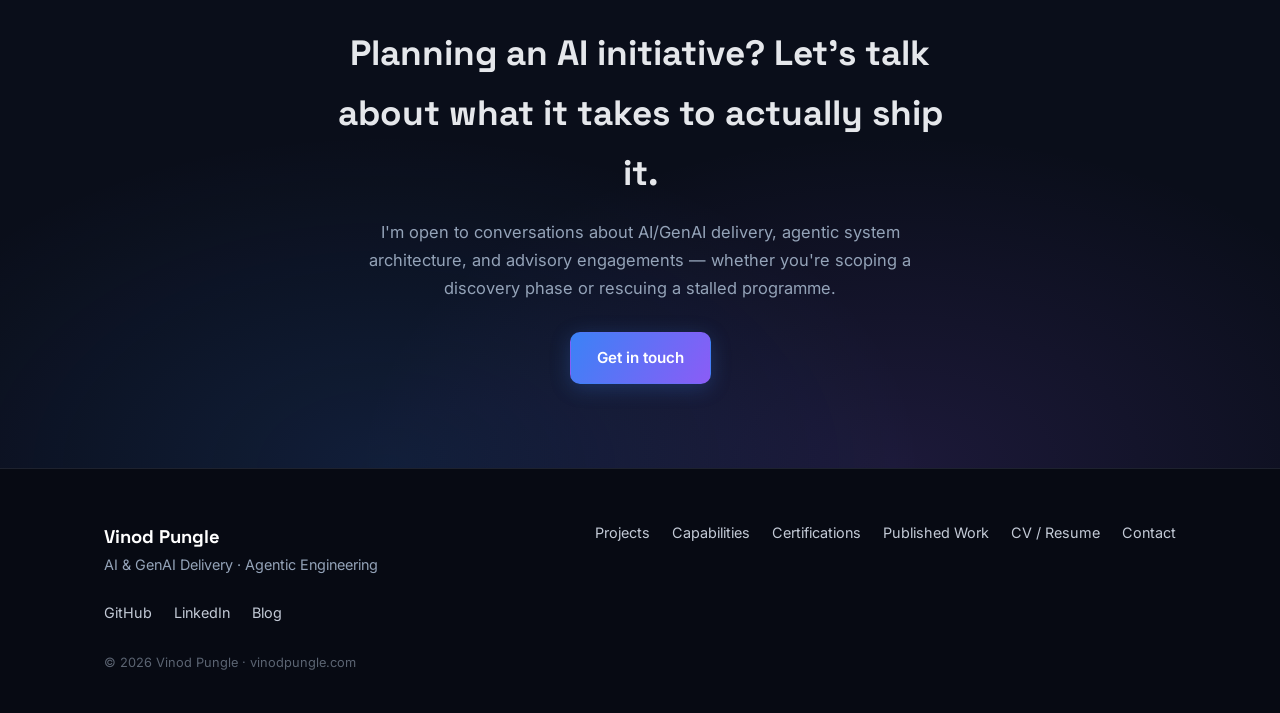
==== commit 1bfb0661: "Add Certifications & Trainings page; link all credentials; stress Agile/SAFe delivery and IIM Visakh" ====
--- a/index.html
+++ b/index.html
@@ -25,6 +25,7 @@
         <li><a href="index.html">Home</a></li>
         <li><a href="projects.html">Projects</a></li>
         <li><a href="capabilities.html">Hands-on Capabilities</a></li>
+        <li><a href="certifications.html">Certifications &amp; Trainings</a></li>
         <li><a href="writing.html">Published Work</a></li>
         <li><a href="resume.html">CV / Resume</a></li>
         <li><a class="btn btn-primary btn-sm" href="contact.html">Contact</a></li>
@@ -46,6 +47,7 @@
             22+ years delivering business-critical programmes for global financial services clients, now specialised in
             <strong>Generative AI and Agentic AI systems</strong>. I lead the programmes — teams, stakeholders, governance —
             <em>and</em> build the systems: agentic RAG platforms, knowledge-graph retrieval, multi-agent orchestration, MLOps pipelines.
+            <strong>PMP®-, PMI-ACP®- and SAFe® 6-certified</strong>, and an executive AI/ML alumnus of <strong>IIM Visakhapatnam</strong>.
           </p>
           <div class="hero-actions">
             <a class="btn btn-primary" href="projects.html">View Projects</a>
@@ -57,7 +59,7 @@
           <div class="frame">
             <img src="assets/img/vinod.jpg" alt="Vinod Pungle" />
           </div>
-          <span class="badge">PMP · PMI-ACP · SAFe 6 · CSM</span>
+          <a class="badge" href="certifications.html">PMP · PMI-ACP · SAFe 6 · CSM · IIM-V</a>
         </div>
       </div>
     </div>
@@ -76,6 +78,9 @@
         <strong>Deloitte</strong> · <strong>EY</strong> · <strong>Investec</strong> ·
         <strong>Assurant</strong> · <strong>C.&nbsp;Hoare&nbsp;&amp;&nbsp;Co.</strong> · <strong>Marks&nbsp;&amp;&nbsp;Spencer</strong>
       </p>
+      <p class="client-strip">Executive AI/ML alumnus of <strong>IIM Visakhapatnam</strong> — top-ranked among India's new-generation IIMs (NIRF) ·
+        <a href="certifications.html">PMP® · PMI-ACP® · SAFe® 6 · CSM®</a>
+      </p>
     </div>
   </section>
 
@@ -106,10 +111,10 @@
         </div>
         <div class="card reveal">
           <p class="kicker">03 · Leadership</p>
-          <h3>Technical Programme Leadership</h3>
-          <p>12+ years of Agile programme leadership for global financial services clients in regulated environments — 50+ distributed team members across Scrum and Kanban pods, Waterfall-to-Agile transformations, and governance, risk, and release management to enterprise (CMMi L5) standards.</p>
-          <div class="chips">
-            <span class="chip accent">PMP · SAFe 6</span><span class="chip">Regulated delivery</span><span class="chip">Stakeholder mgmt</span>
+          <h3>Agile &amp; SAFe Delivery Leadership</h3>
+          <p>12+ years of Agile programme leadership for global financial services clients in regulated environments — SAFe PI Planning and Scrum-of-Scrums across 50+ distributed team members, Waterfall-to-Agile transformations, and governance to enterprise (CMMi L5) standards. Grounded by executive management education at IIM Visakhapatnam.</p>
+          <div class="chips">
+            <span class="chip accent">PMP · PMI-ACP · SAFe 6</span><span class="chip">PI Planning</span><span class="chip">Regulated delivery</span>
           </div>
         </div>
       </div>
@@ -177,6 +182,7 @@
       <div class="foot-links">
         <a href="projects.html">Projects</a>
         <a href="capabilities.html">Capabilities</a>
+        <a href="certifications.html">Certifications</a>
         <a href="writing.html">Published Work</a>
         <a href="resume.html">CV / Resume</a>
         <a href="contact.html">Contact</a>
--- a/css/style.css
+++ b/css/style.css
@@ -118,7 +118,7 @@
 
 .site-nav ul {
   display: flex;
-  gap: 26px;
+  gap: 20px;
   list-style: none;
   align-items: center;
 }
@@ -289,6 +289,8 @@
   object-position: 65% 20%;
   border-radius: 21px;
 }
+
+a.badge:hover { text-decoration: none; border-color: var(--blue); }
 
 .hero-portrait .badge {
   position: absolute;
@@ -575,6 +577,9 @@
   color: transparent;
 }
 .stat-inline div .lbl { font-size: 0.8rem; color: var(--muted); }
+.stat-inline a { text-decoration: none; }
+.stat-inline a:hover { text-decoration: none; }
+.stat-inline a:hover .lbl { color: var(--cyan); }
 
 /* ---------- CTA band ---------- */
 
@@ -685,19 +690,7 @@
 
 /* ---------- Responsive ---------- */
 
-@media (max-width: 900px) {
-  .grid-3 { grid-template-columns: 1fr 1fr; }
-  .cred-grid { grid-template-columns: repeat(2, 1fr); }
-  .hero-grid { grid-template-columns: 1fr; gap: 48px; }
-  .hero-portrait { order: -1; }
-}
-
-@media (max-width: 640px) {
-  .grid-3, .grid-2 { grid-template-columns: 1fr; }
-  .hero { padding: 64px 0 48px; }
-  .section { padding: 60px 0; }
-  .case { padding: 28px 22px; }
-
+@media (max-width: 1160px) {
   .nav-toggle { display: block; }
 
   .site-nav {
@@ -715,3 +708,17 @@
   .site-nav a:not(.btn) { display: block; padding: 10px 0; font-size: 1rem; }
   .site-nav .btn { margin-top: 10px; }
 }
+
+@media (max-width: 900px) {
+  .grid-3 { grid-template-columns: 1fr 1fr; }
+  .cred-grid { grid-template-columns: repeat(2, 1fr); }
+  .hero-grid { grid-template-columns: 1fr; gap: 48px; }
+  .hero-portrait { order: -1; }
+}
+
+@media (max-width: 640px) {
+  .grid-3, .grid-2 { grid-template-columns: 1fr; }
+  .hero { padding: 64px 0 48px; }
+  .section { padding: 60px 0; }
+  .case { padding: 28px 22px; }
+}
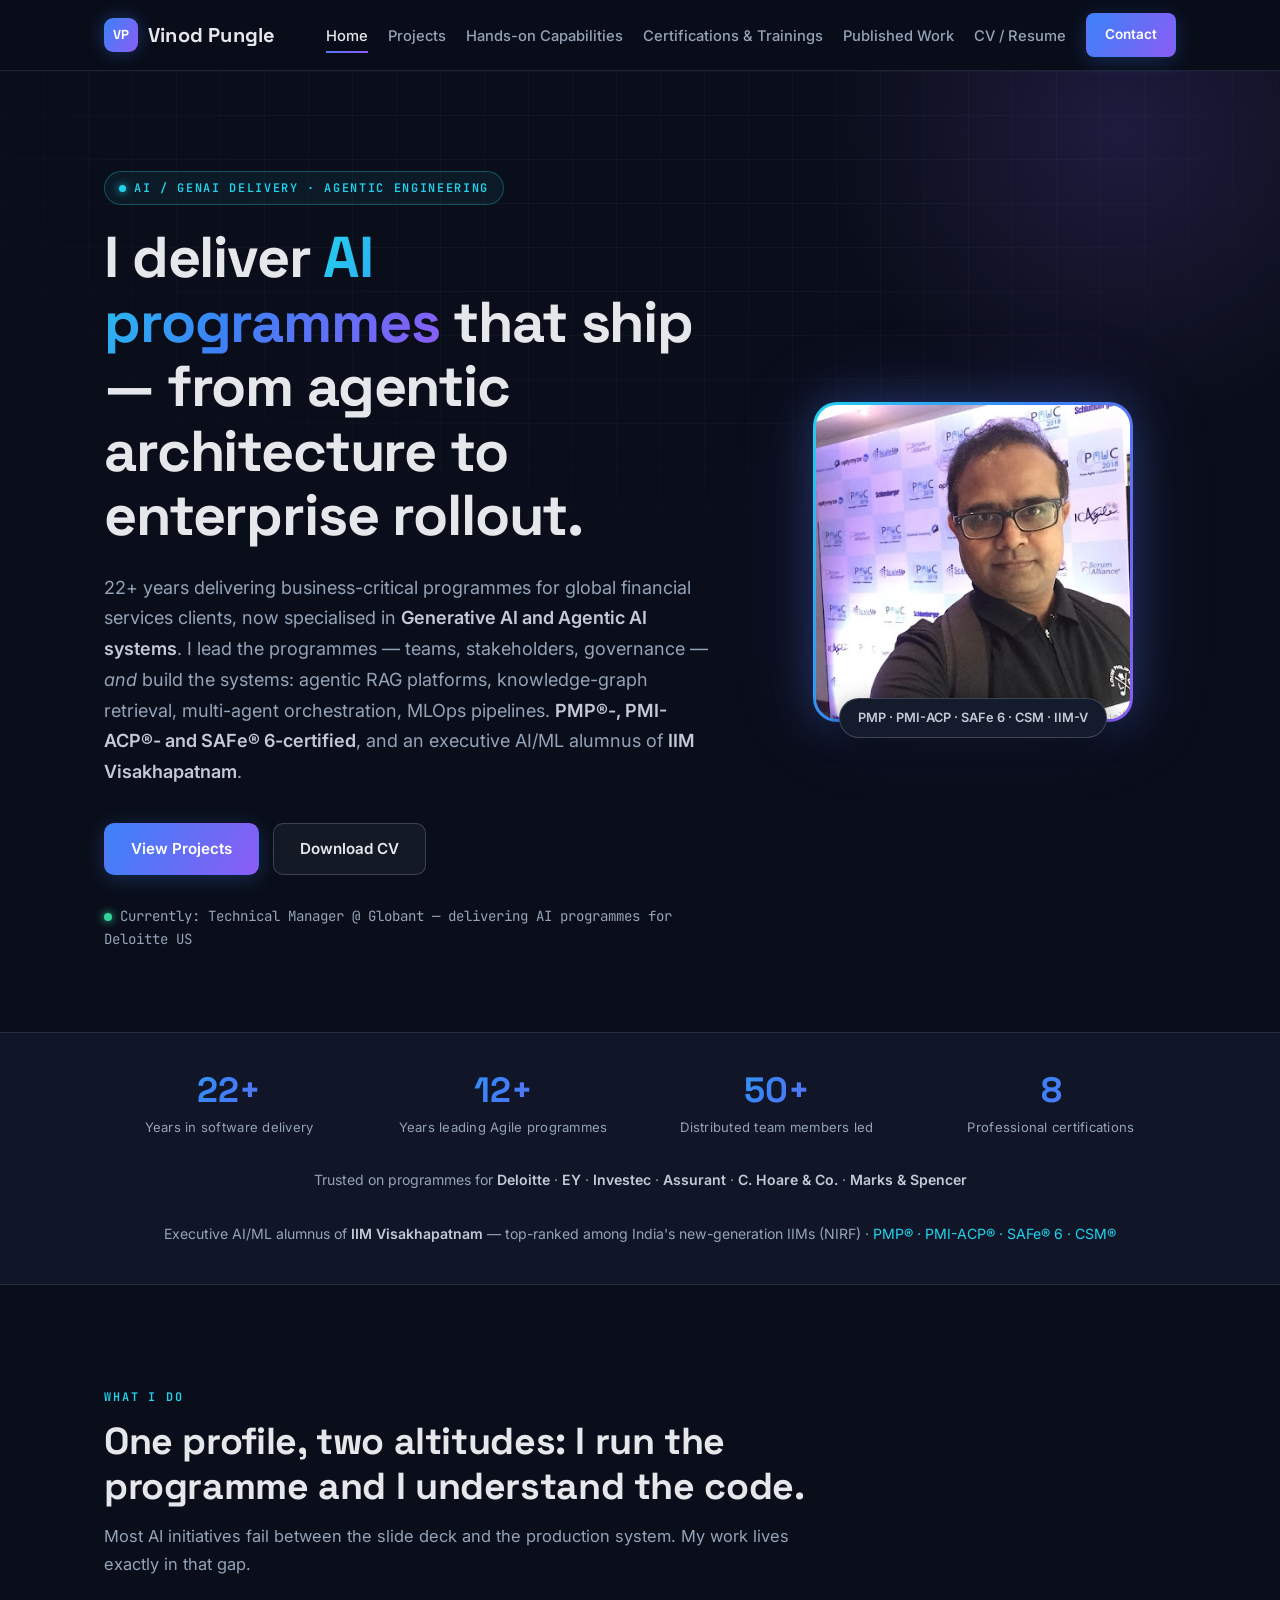
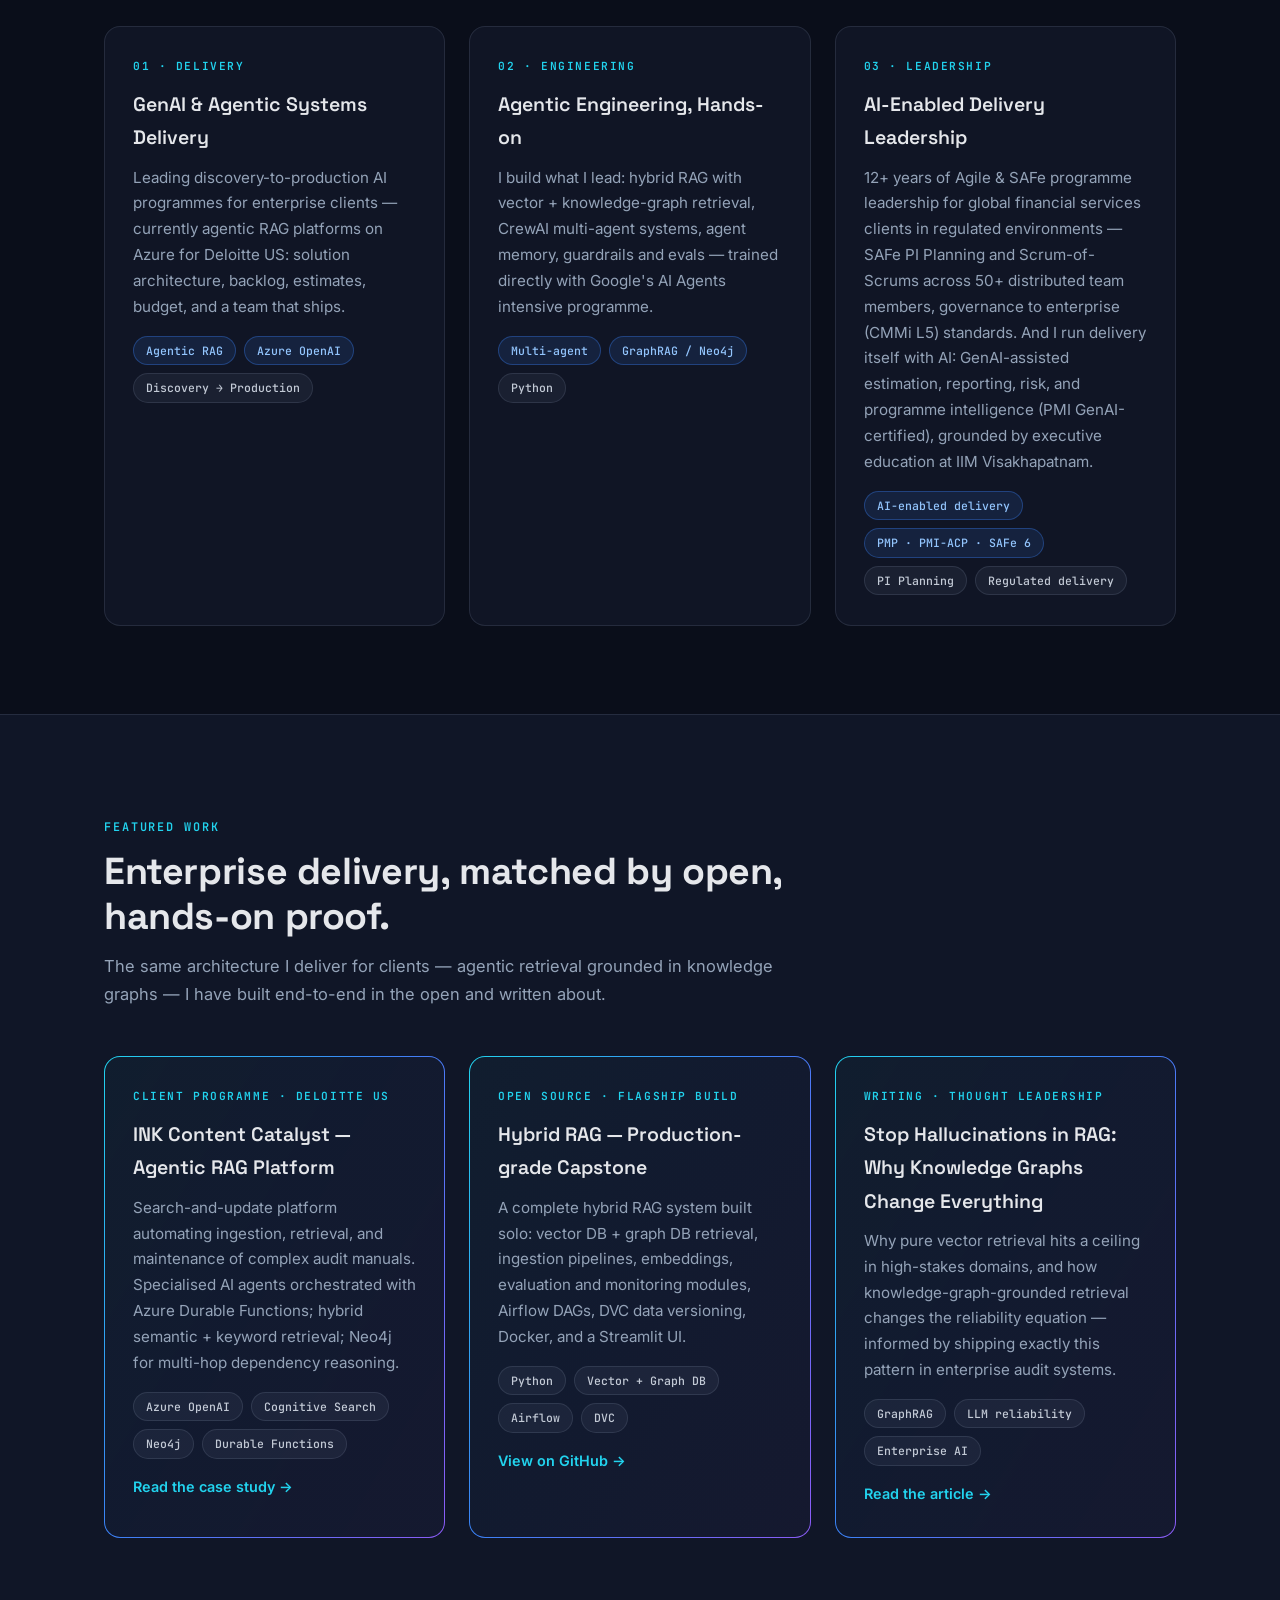
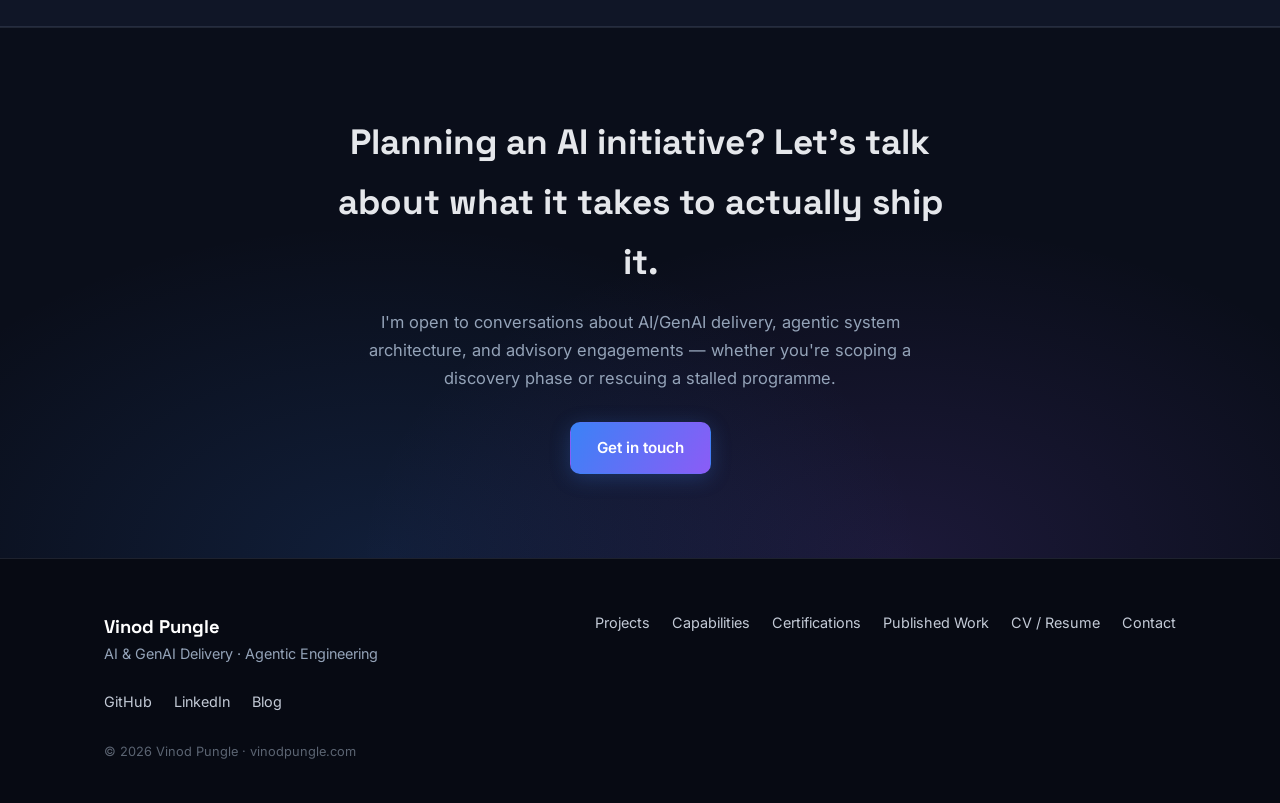
==== commit 89468928: "Highlight AI-enabled delivery capability; delivery topics lead the writing pipeline - Home pillar re" ====
--- a/index.html
+++ b/index.html
@@ -111,10 +111,10 @@
         </div>
         <div class="card reveal">
           <p class="kicker">03 · Leadership</p>
-          <h3>Agile &amp; SAFe Delivery Leadership</h3>
-          <p>12+ years of Agile programme leadership for global financial services clients in regulated environments — SAFe PI Planning and Scrum-of-Scrums across 50+ distributed team members, Waterfall-to-Agile transformations, and governance to enterprise (CMMi L5) standards. Grounded by executive management education at IIM Visakhapatnam.</p>
-          <div class="chips">
-            <span class="chip accent">PMP · PMI-ACP · SAFe 6</span><span class="chip">PI Planning</span><span class="chip">Regulated delivery</span>
+          <h3>AI-Enabled Delivery Leadership</h3>
+          <p>12+ years of Agile &amp; SAFe programme leadership for global financial services clients in regulated environments — SAFe PI Planning and Scrum-of-Scrums across 50+ distributed team members, governance to enterprise (CMMi L5) standards. And I run delivery itself with AI: GenAI-assisted estimation, reporting, risk, and programme intelligence (PMI GenAI-certified), grounded by executive education at IIM Visakhapatnam.</p>
+          <div class="chips">
+            <span class="chip accent">AI-enabled delivery</span><span class="chip accent">PMP · PMI-ACP · SAFe 6</span><span class="chip">PI Planning</span><span class="chip">Regulated delivery</span>
           </div>
         </div>
       </div>
--- a/css/style.css
+++ b/css/style.css
@@ -543,6 +543,30 @@
 .case ul { margin: 14px 0 0 18px; color: var(--muted); font-size: 0.95rem; }
 .case li { margin-bottom: 7px; max-width: 78ch; }
 
+/* ---------- Topic pipeline (Published Work) ---------- */
+
+.topic-list { list-style: none; margin-top: 16px; }
+.topic-list li {
+  position: relative;
+  padding: 9px 0 9px 22px;
+  color: var(--muted);
+  font-size: 0.93rem;
+  border-bottom: 1px solid var(--border);
+}
+.topic-list li:last-child { border-bottom: none; }
+.topic-list li::before {
+  content: "";
+  position: absolute;
+  left: 0;
+  top: 17px;
+  width: 8px;
+  height: 8px;
+  border-radius: 50%;
+  background: var(--accent-grad);
+  opacity: 0.85;
+}
+.topic-list li strong { color: var(--ink-soft); font-weight: 600; }
+
 /* ---------- Skill matrix ---------- */
 
 .skill-group h3 {
